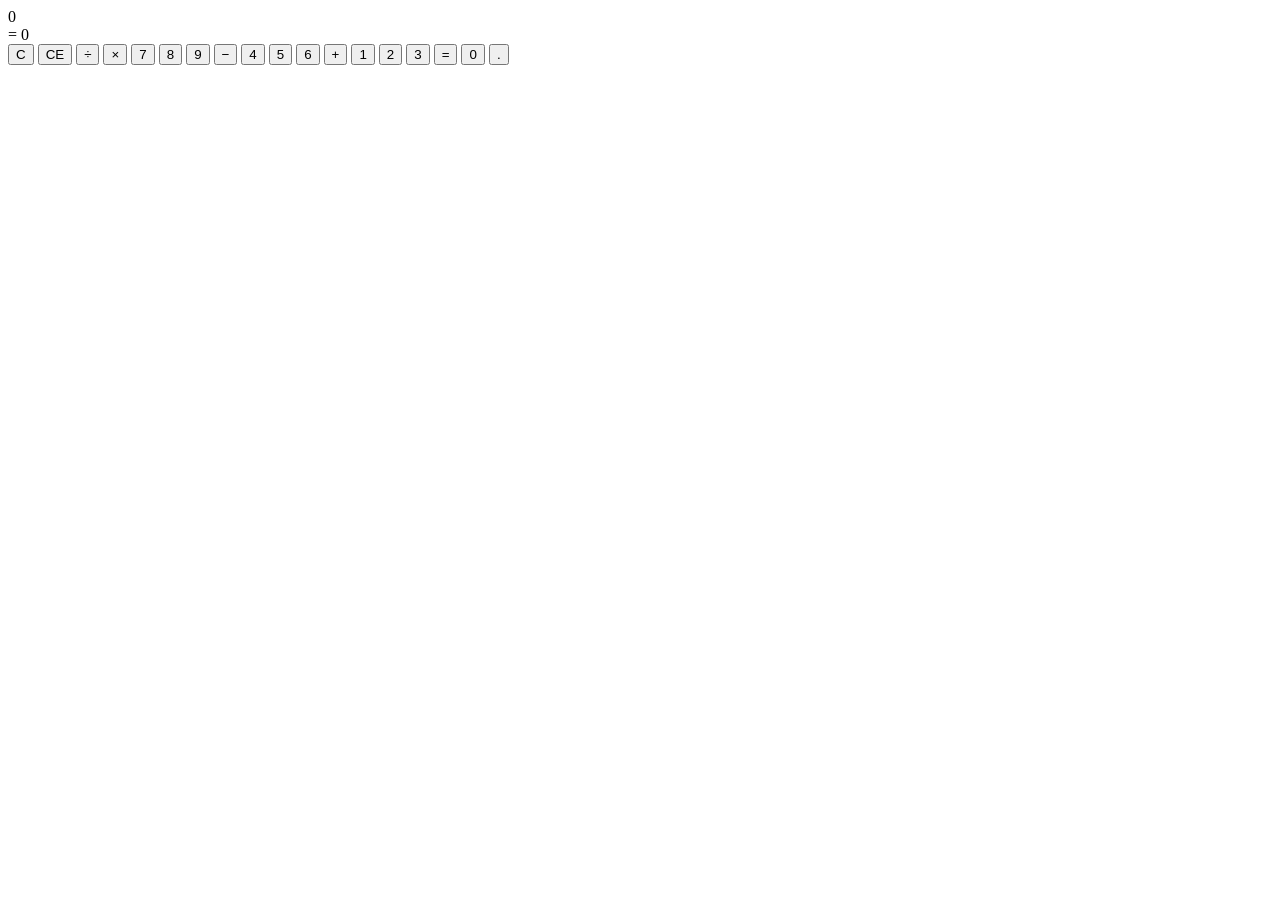
==== index.html @ 904954e4 "Add initial HTML structure for calculator" ====
<!DOCTYPE html>
<html lang="pt-BR">
<head>
<meta charset="UTF-8">
<meta name="viewport" content="width=device-width, initial-scale=1.0">
<title>Calculadora Moderna</title>

<link rel="stylesheet" href="css/style.css">
</head>

<body>

<div class="calculadora">

    <div class="display">
        <div class="expr" id="expr">0</div>
        <div class="result" id="result">= 0</div>
    </div>

    <div class="botoes">

        <button class="clear" onclick="limpar()">C</button>
        <button onclick="ce()">CE</button>
        <button class="op" onclick="adicionar('/')">÷</button>
        <button class="op" onclick="adicionar('*')">×</button>

        <button onclick="adicionar('7')">7</button>
        <button onclick="adicionar('8')">8</button>
        <button onclick="adicionar('9')">9</button>
        <button class="op" onclick="adicionar('-')">−</button>

        <button onclick="adicionar('4')">4</button>
        <button onclick="adicionar('5')">5</button>
        <button onclick="adicionar('6')">6</button>
        <button class="op" onclick="adicionar('+')">+</button>

        <button onclick="adicionar('1')">1</button>
        <button onclick="adicionar('2')">2</button>
        <button onclick="adicionar('3')">3</button>
        <button class="equal" onclick="calcular()">=</button>

        <button class="zero" onclick="adicionar('0')">0</button>
        <button onclick="adicionar('.')">.</button>

    </div>

</div>

<script src="js/script.js"></script>

</body>
                             </html>
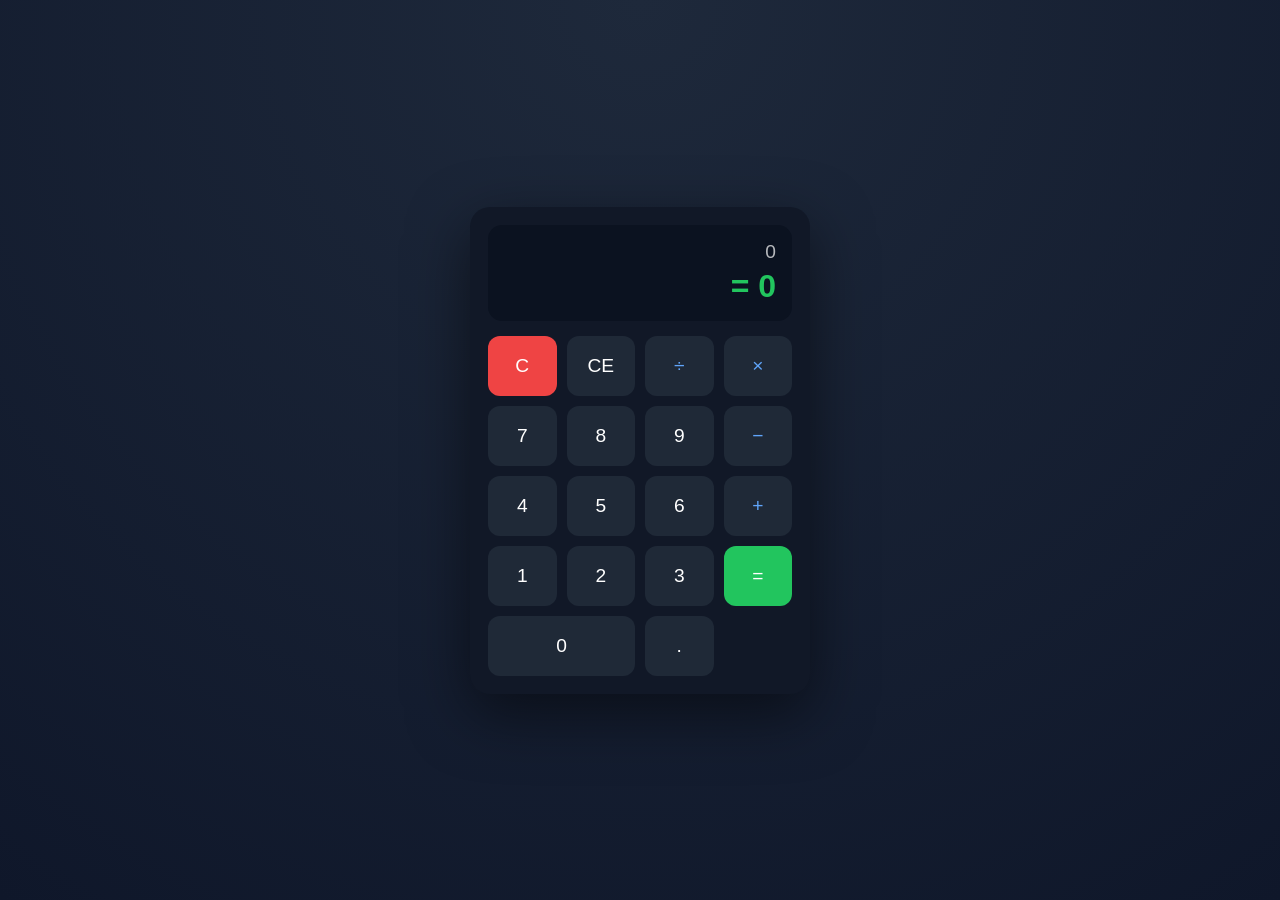
==== commit 03e7379c: "Update stylesheet and script links in index.html" ====
--- a/index.html
+++ b/index.html
@@ -5,7 +5,7 @@
 <meta name="viewport" content="width=device-width, initial-scale=1.0">
 <title>Calculadora Moderna</title>
 
-<link rel="stylesheet" href="css/style.css">
+<link rel="stylesheet" href="style.css">
 </head>
 
 <body>
@@ -46,7 +46,7 @@
 
 </div>
 
-<script src="js/script.js"></script>
+<script src="script.js"></script>
 
 </body>
                              </html>
--- a/style.css
+++ b/style.css
@@ -0,0 +1,88 @@
+*{
+  margin:0;
+  padding:0;
+  box-sizing:border-box;
+  font-family:Arial, sans-serif;
+}
+
+body{
+  height:100vh;
+  display:flex;
+  justify-content:center;
+  align-items:center;
+  background: radial-gradient(circle at top, #1e293b, #0f172a);
+}
+
+/* CONTAINER */
+.calculadora{
+  width:340px;
+  background:#111827;
+  border-radius:20px;
+  padding:18px;
+  box-shadow:0 20px 60px rgba(0,0,0,0.5);
+}
+
+/* DISPLAY */
+.display{
+  background:#0b1220;
+  border-radius:14px;
+  padding:16px;
+  margin-bottom:15px;
+  color:white;
+  text-align:right;
+  overflow:hidden;
+}
+
+.expr{
+  font-size:1.2rem;
+  opacity:0.7;
+  min-height:20px;
+}
+
+.result{
+  font-size:2rem;
+  font-weight:bold;
+  margin-top:5px;
+  color:#22c55e;
+  min-height:30px;
+}
+
+/* BOTÕES */
+.botoes{
+  display:grid;
+  grid-template-columns:repeat(4,1fr);
+  gap:10px;
+}
+
+button{
+  height:60px;
+  border:none;
+  border-radius:12px;
+  font-size:1.2rem;
+  cursor:pointer;
+  transition:0.15s;
+  background:#1f2937;
+  color:white;
+}
+
+button:hover{
+  transform:scale(1.05);
+  background:#374151;
+}
+
+.op{
+  color:#60a5fa;
+}
+
+.clear{
+  background:#ef4444;
+}
+
+.equal{
+  background:#22c55e;
+  grid-row:span 2;
+}
+
+.zero{
+  grid-column:span 2;
+}
